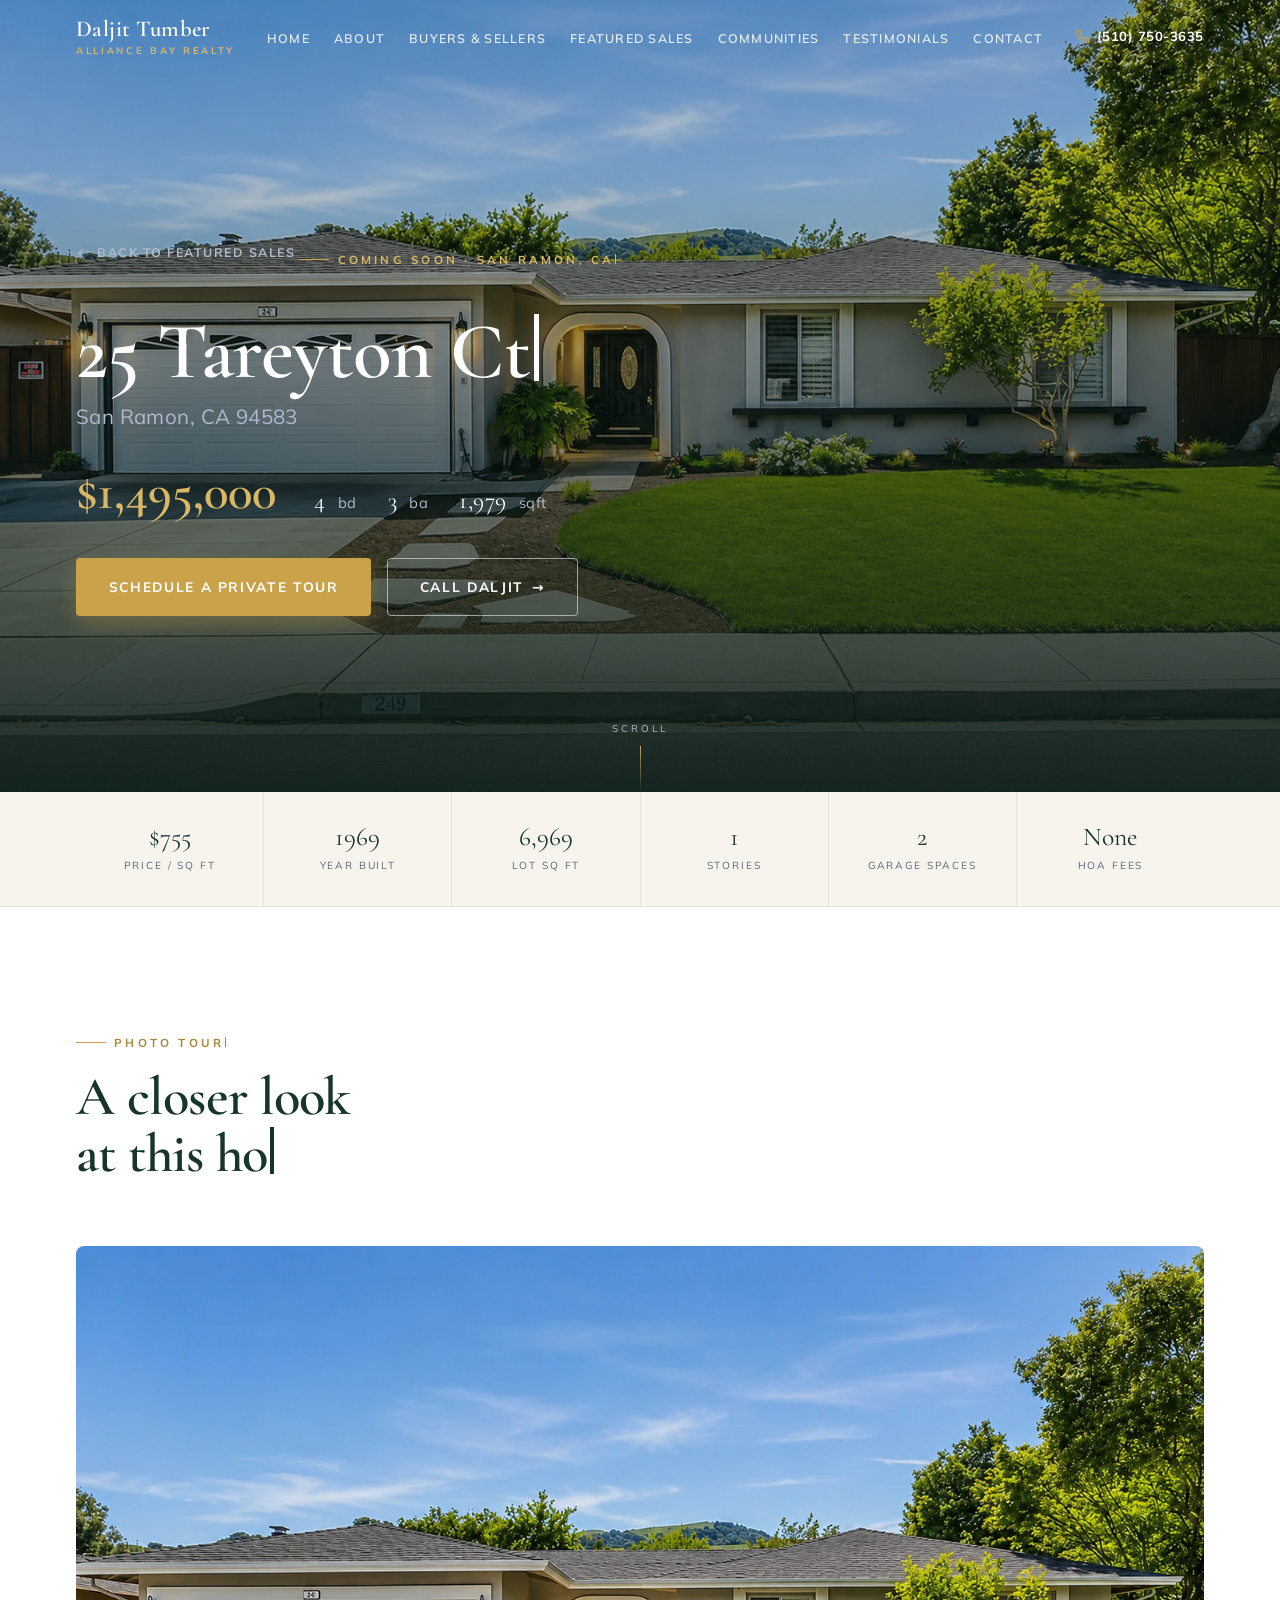
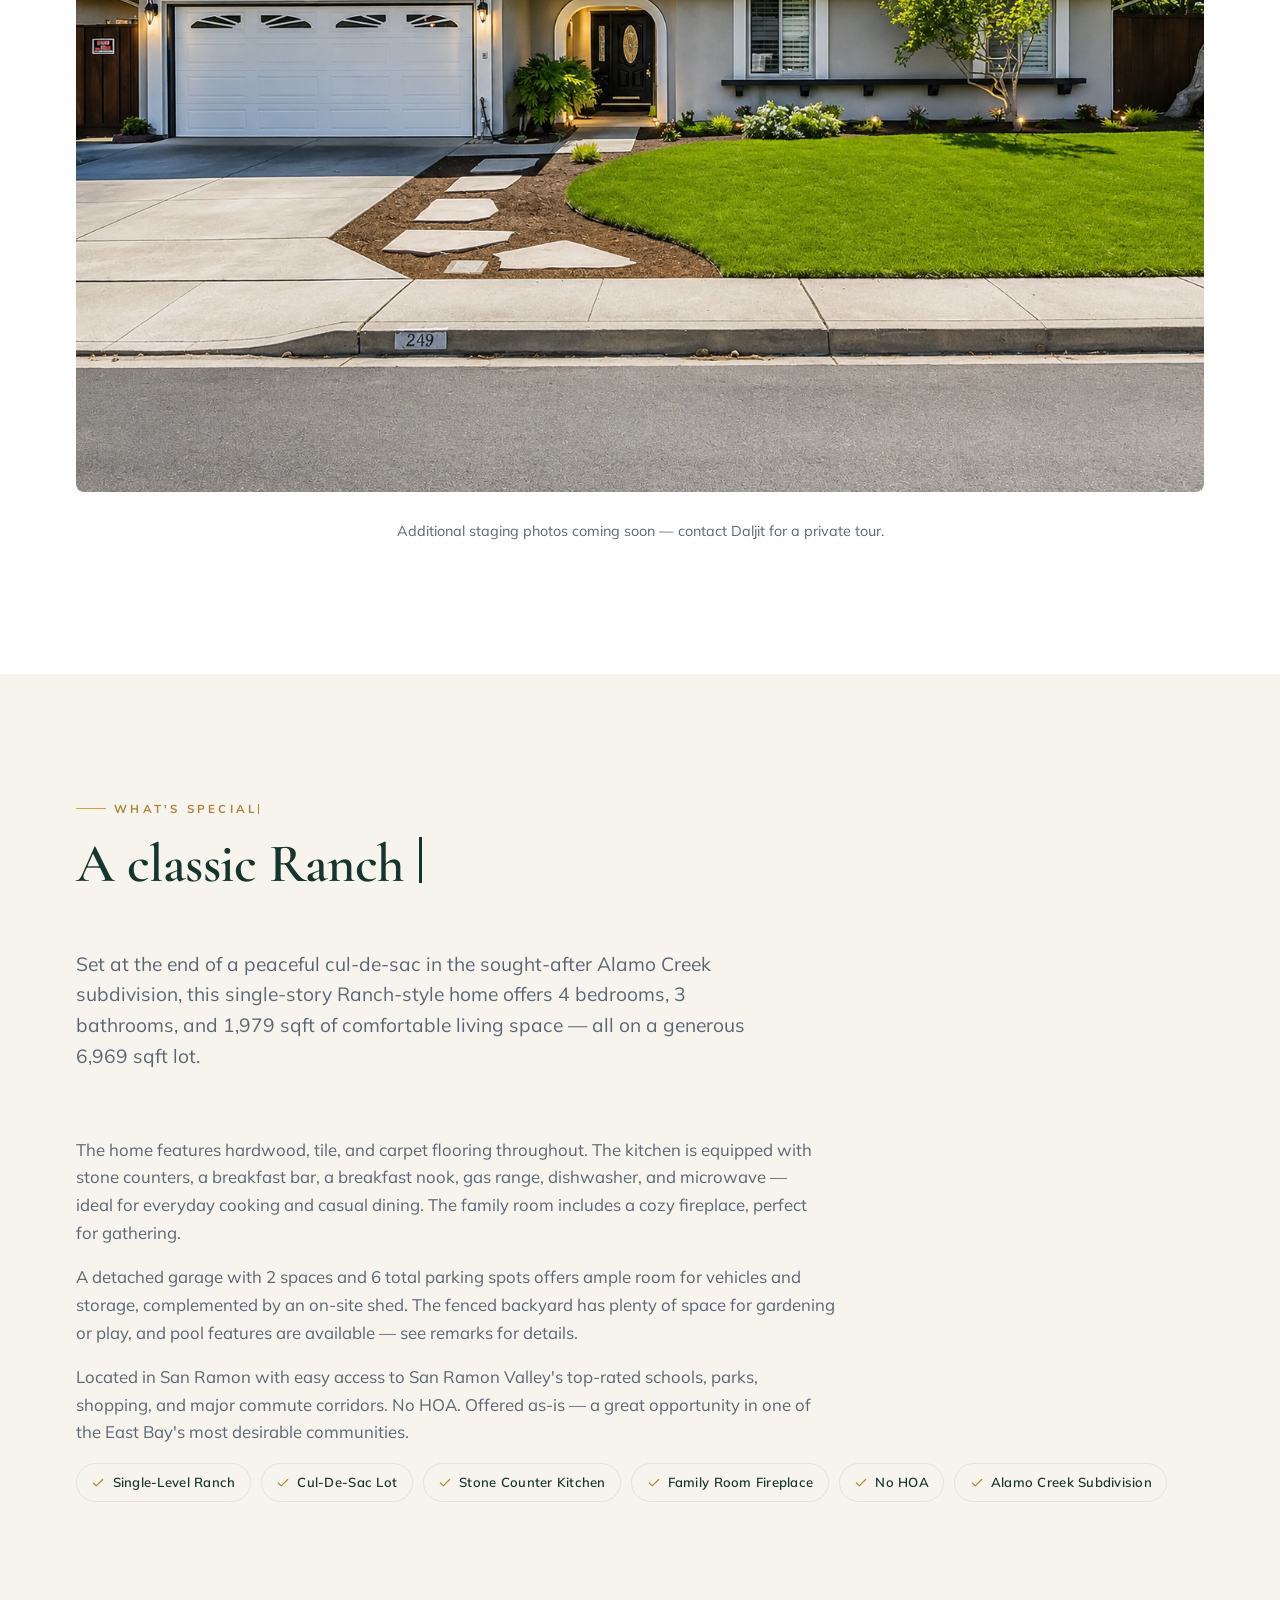
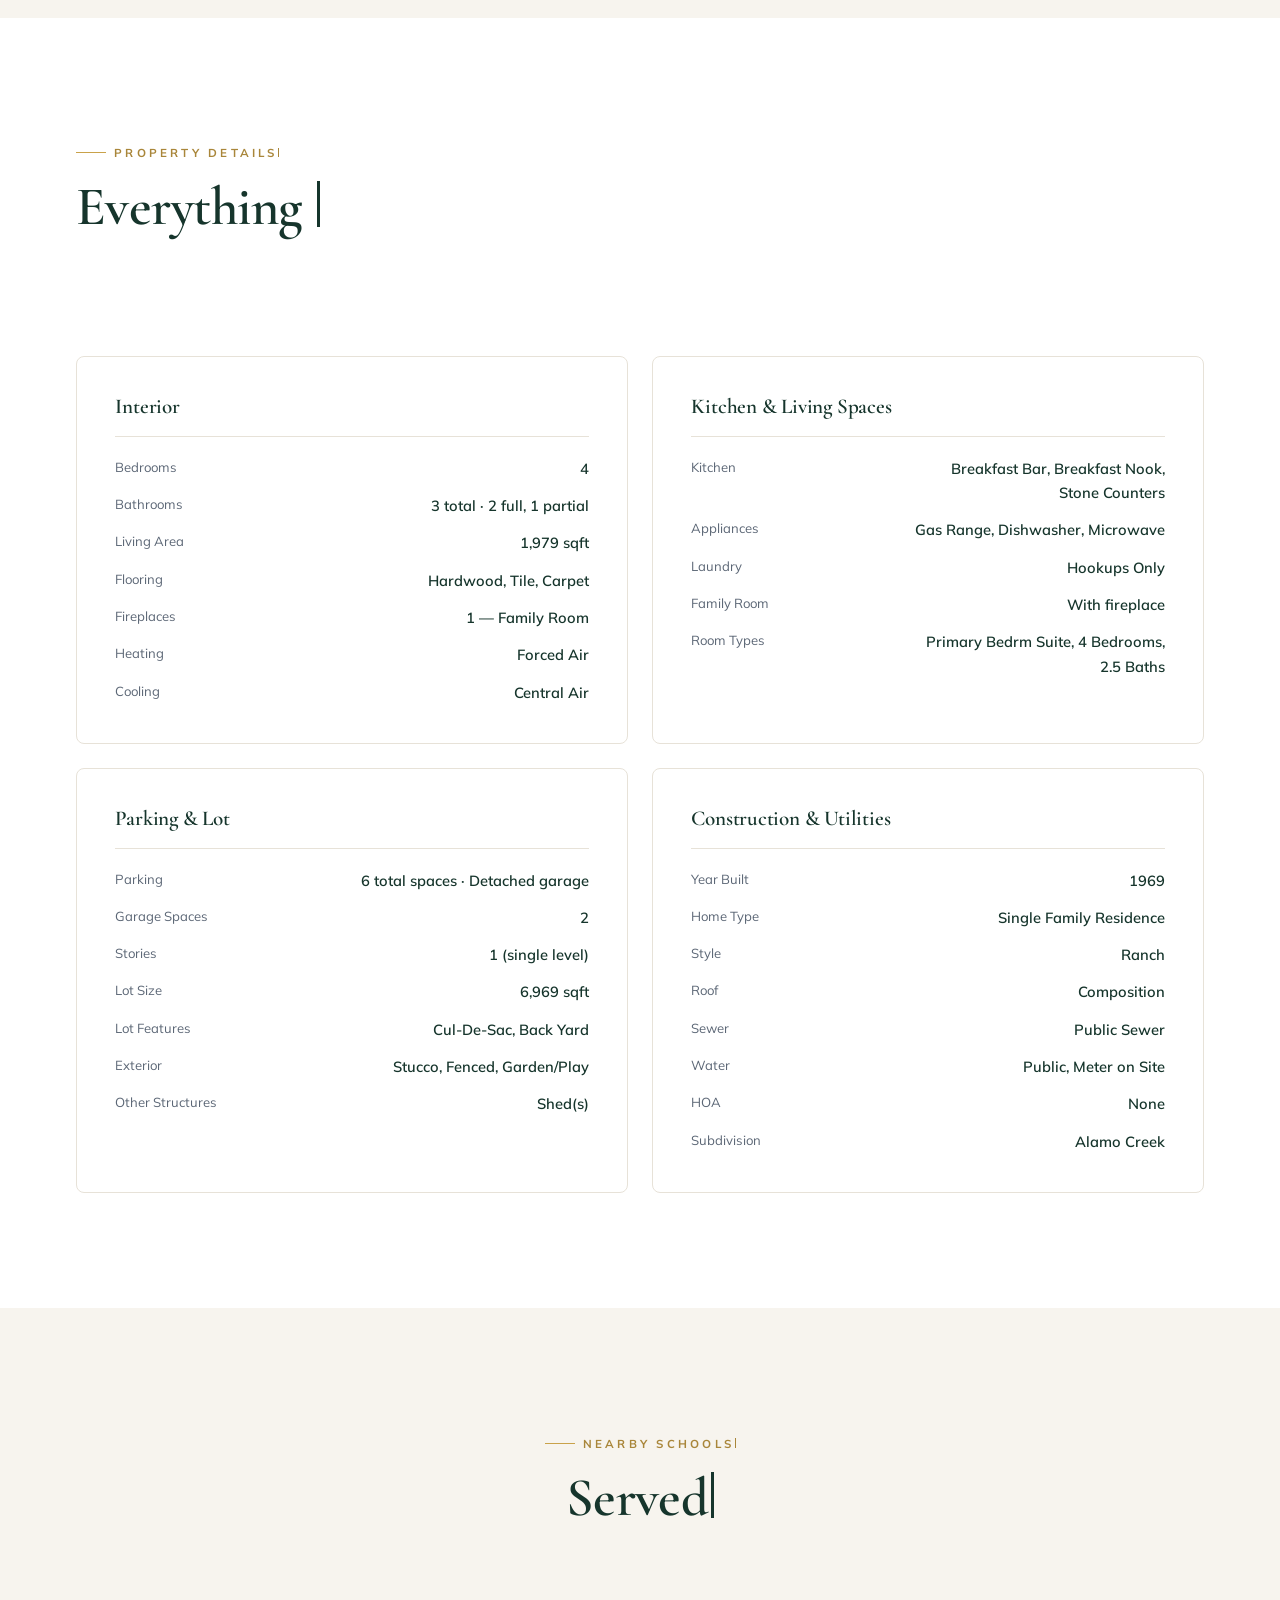
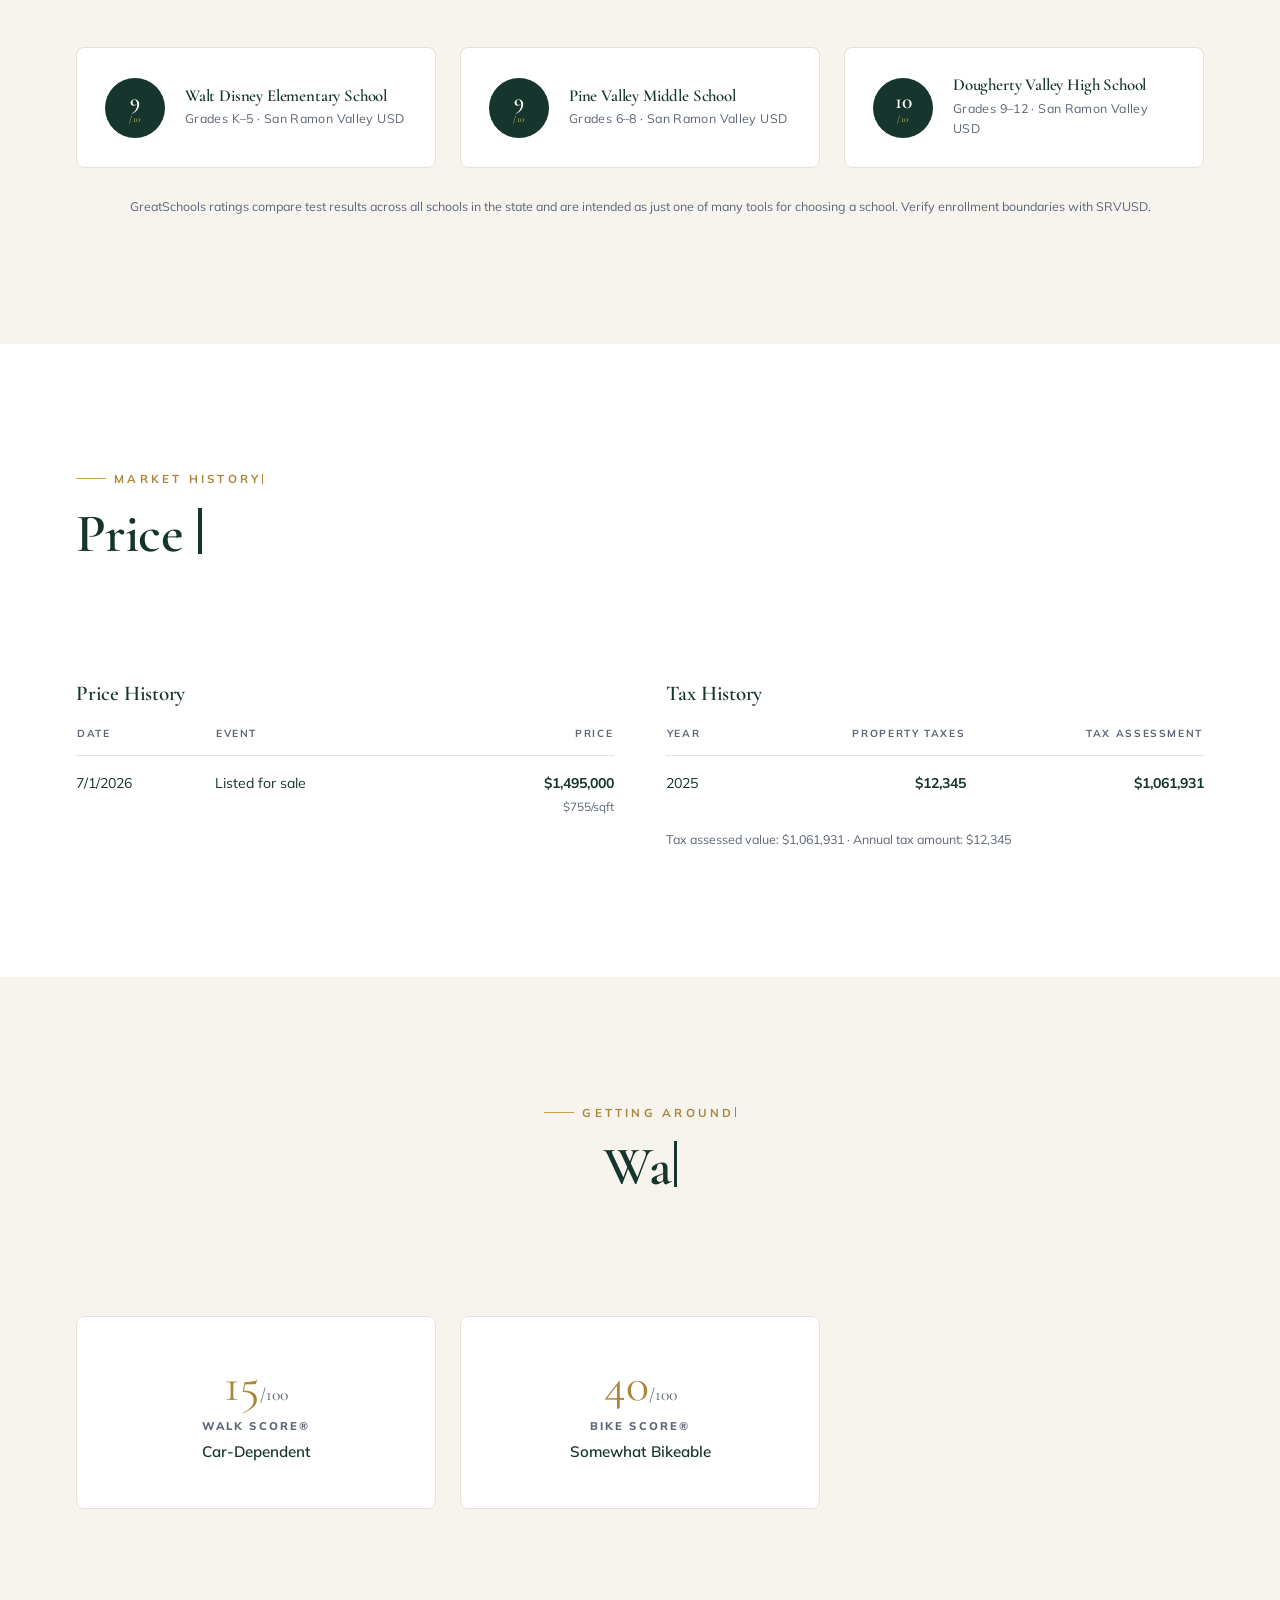
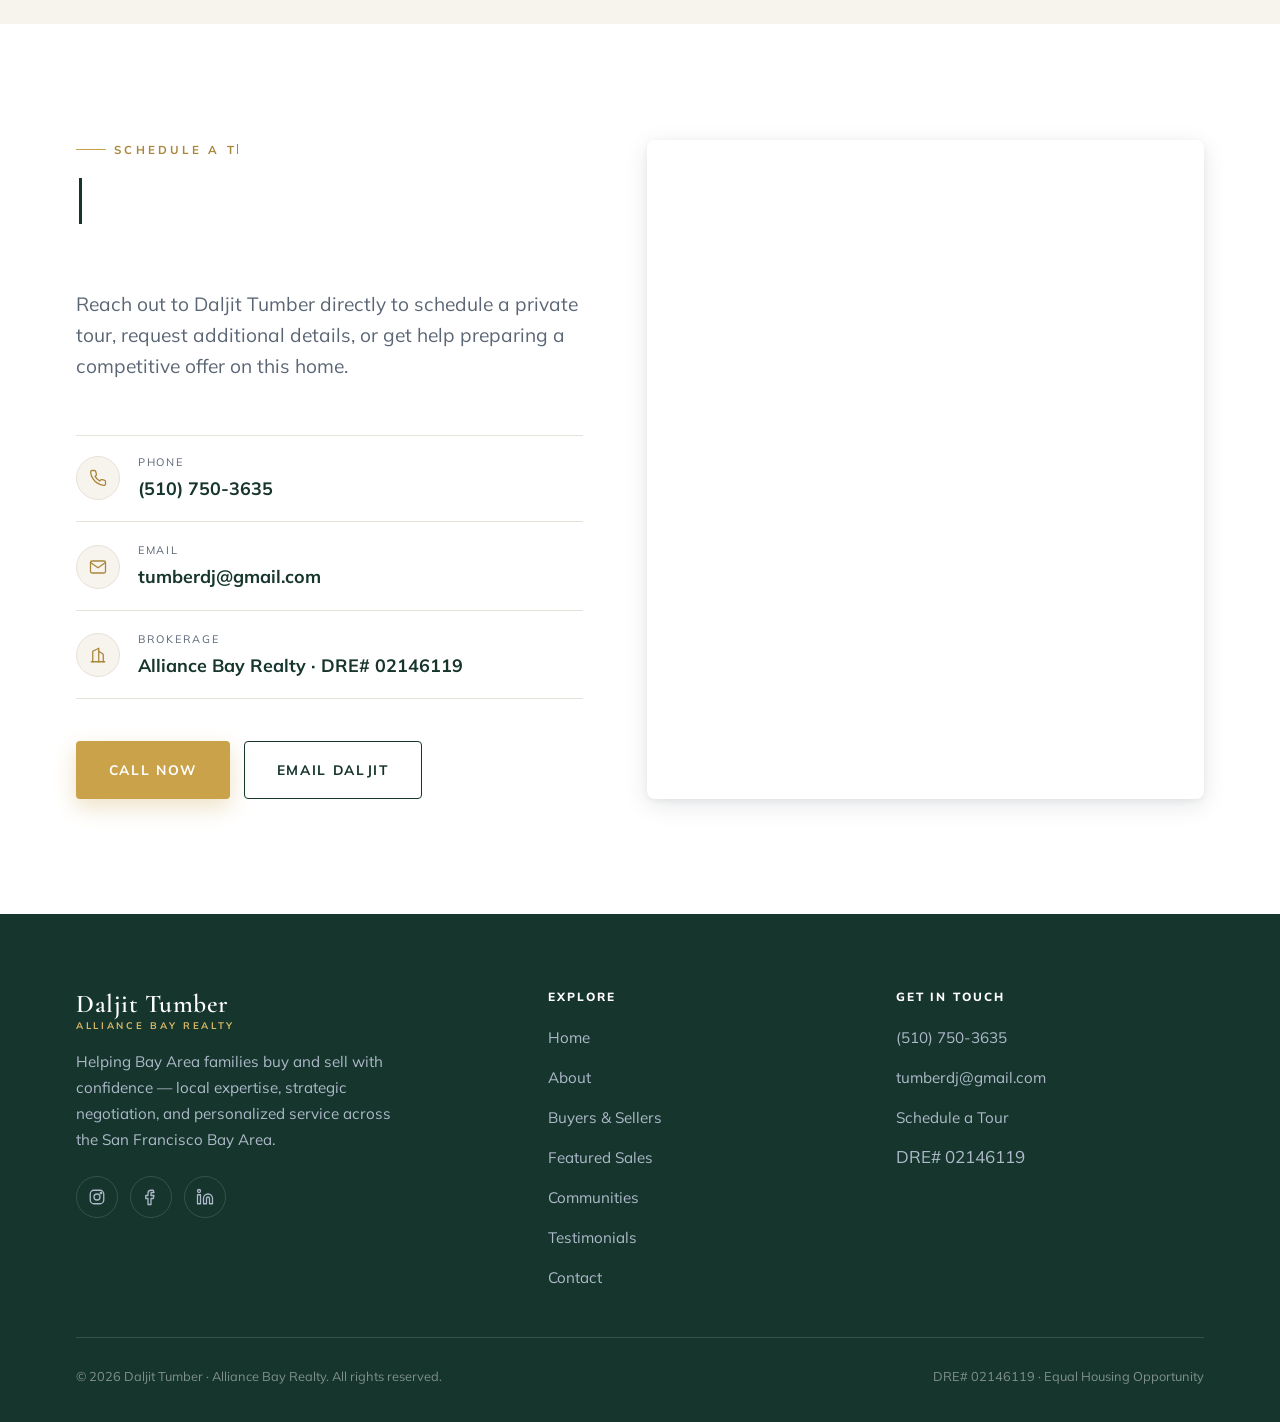
==== coming_soon/index.html @ d283b25c "V4" ====
<!DOCTYPE html>
<html lang="en">
<head>
<meta charset="UTF-8" />
<meta http-equiv="refresh" content="0; url=../forsale/25%20Tareyton%20Ct/index.html" />
<title>Coming Soon — 25 Tareyton Ct, San Ramon</title>
<script>window.location.replace("../forsale/25%20Tareyton%20Ct/index.html");</script>
</head>
<body></body>
</html>
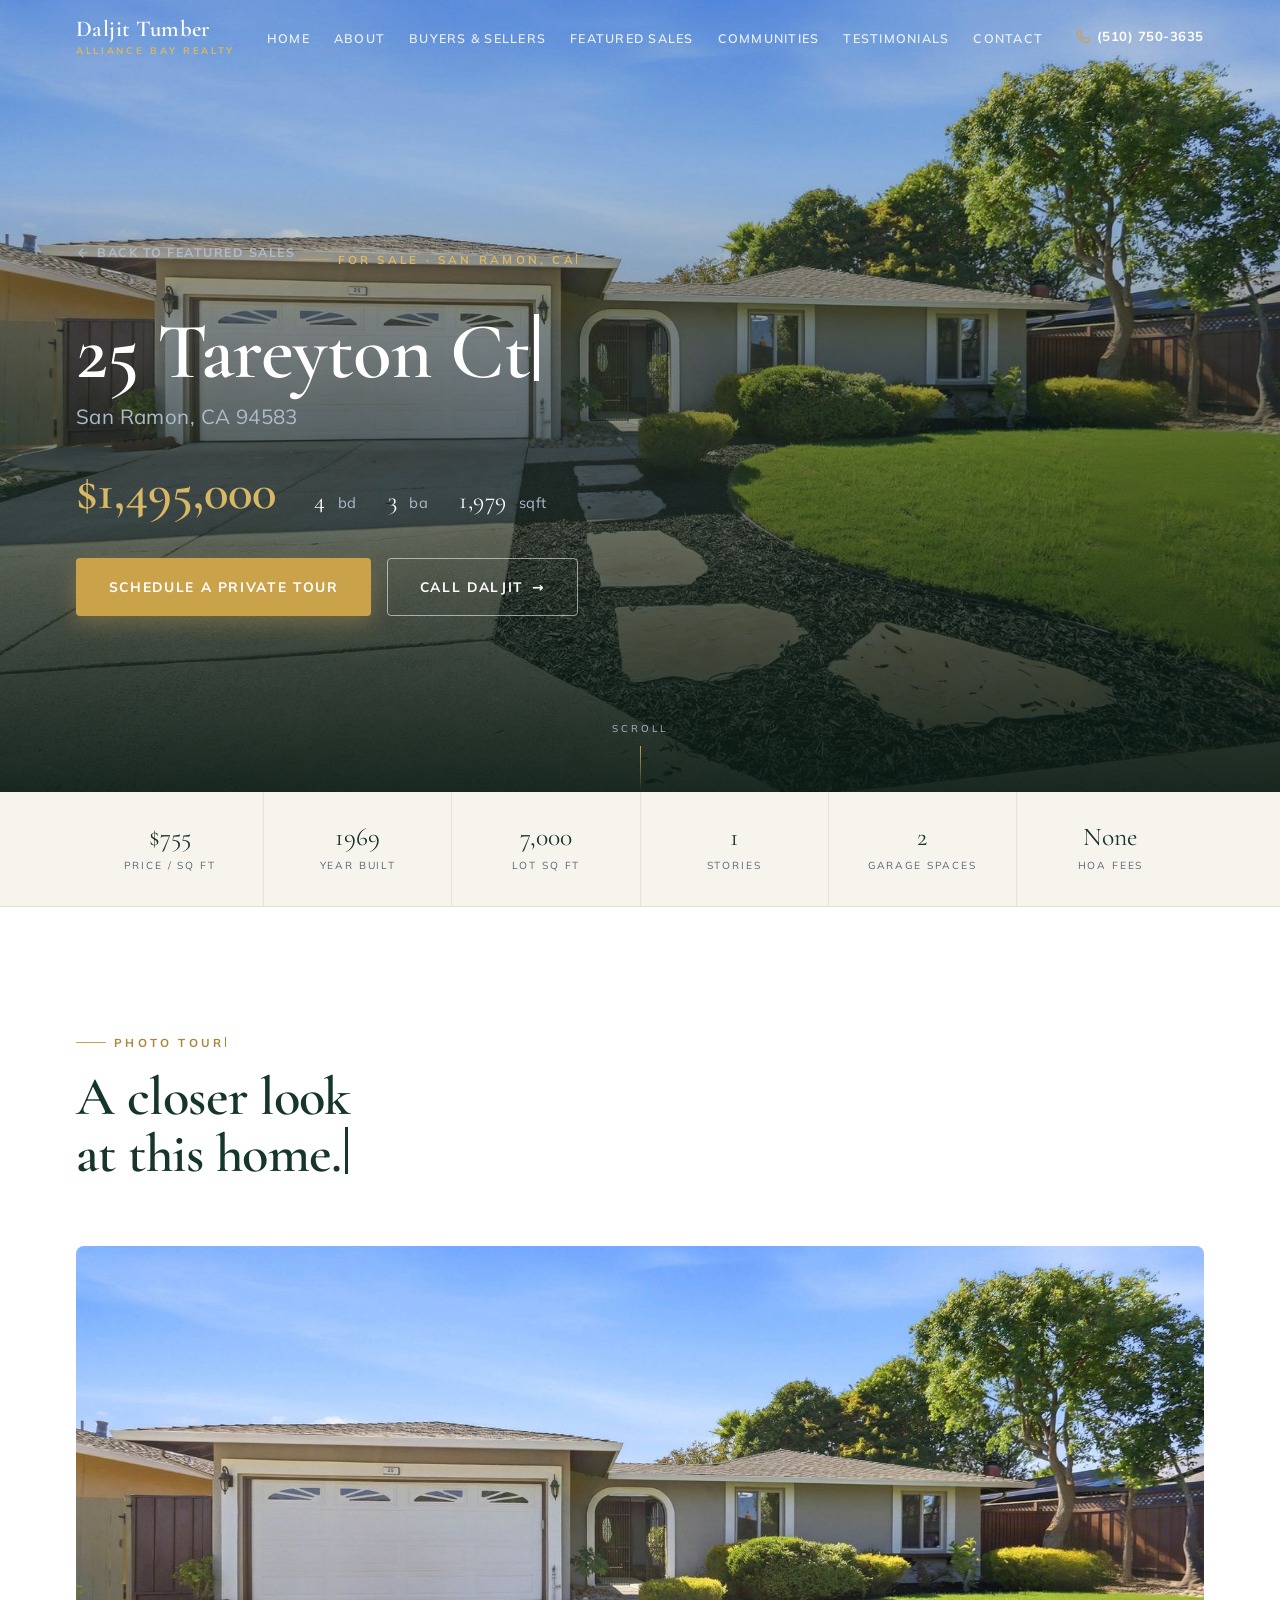
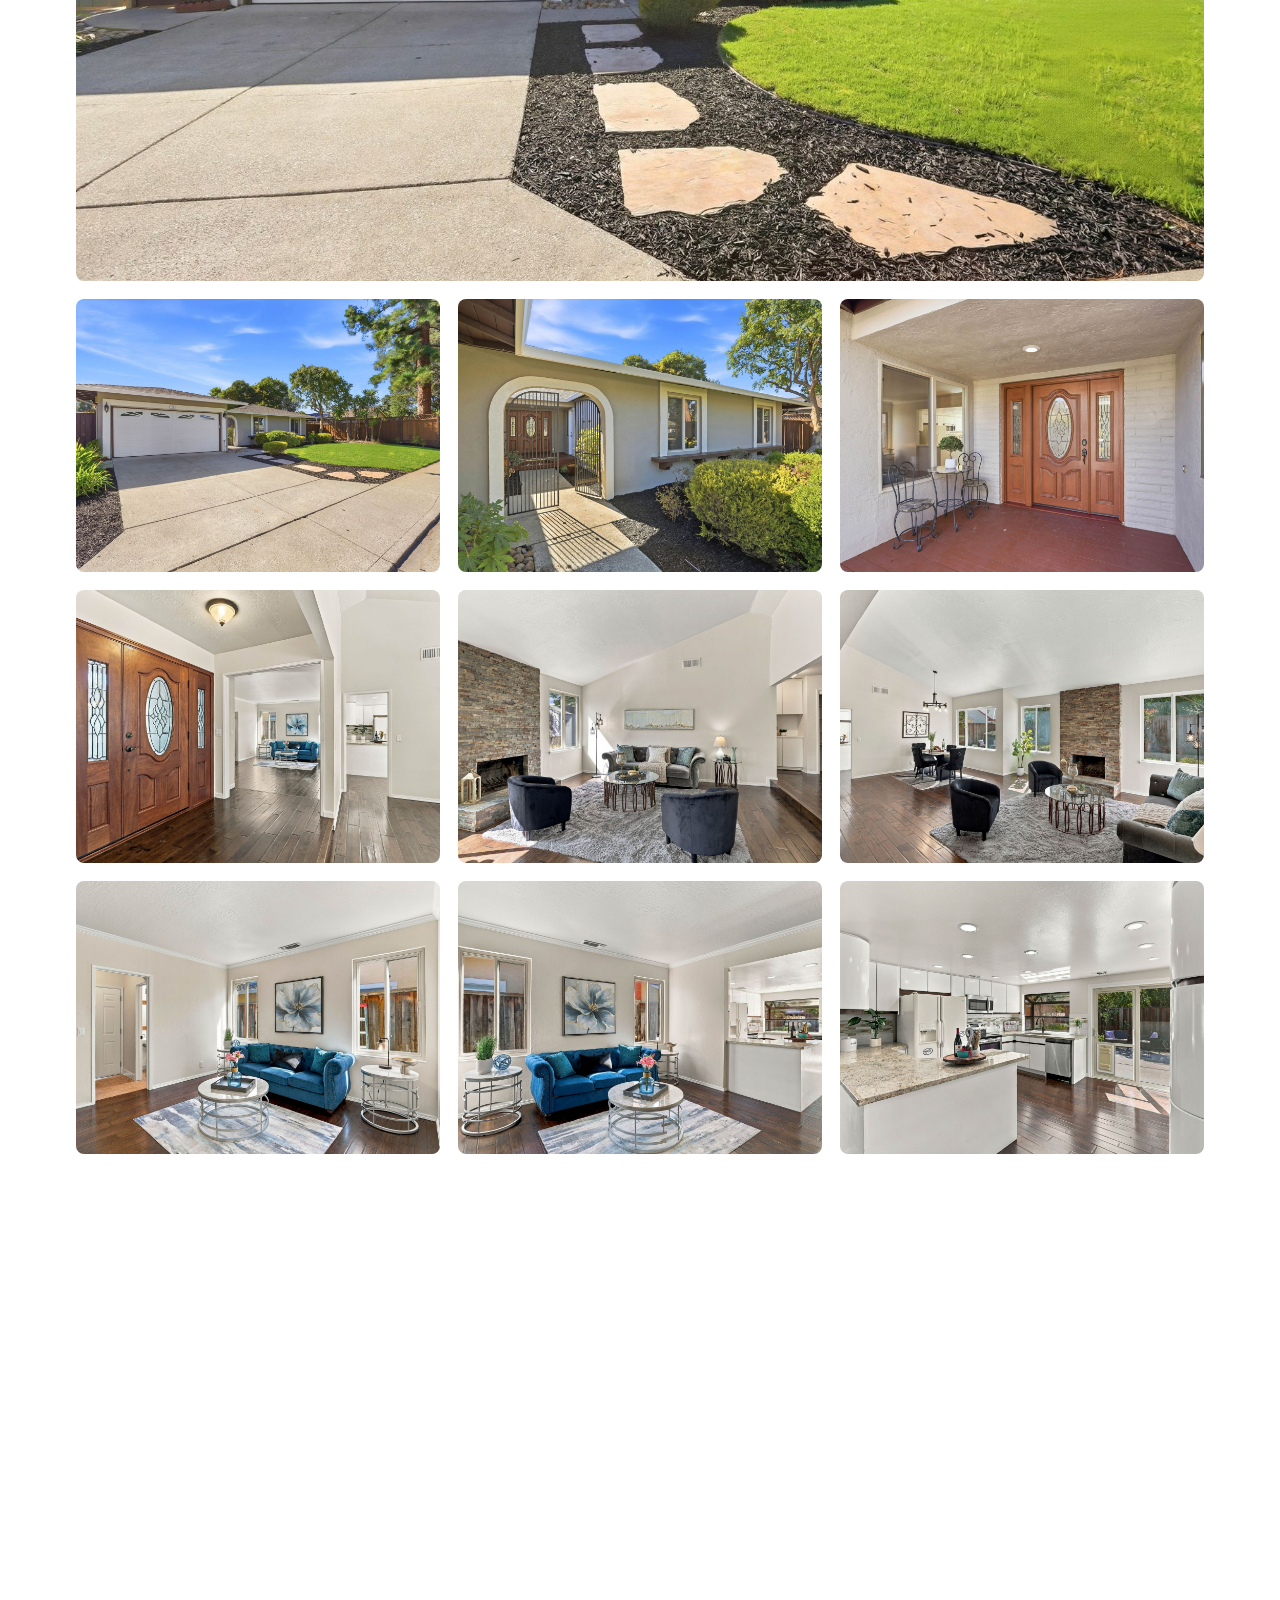
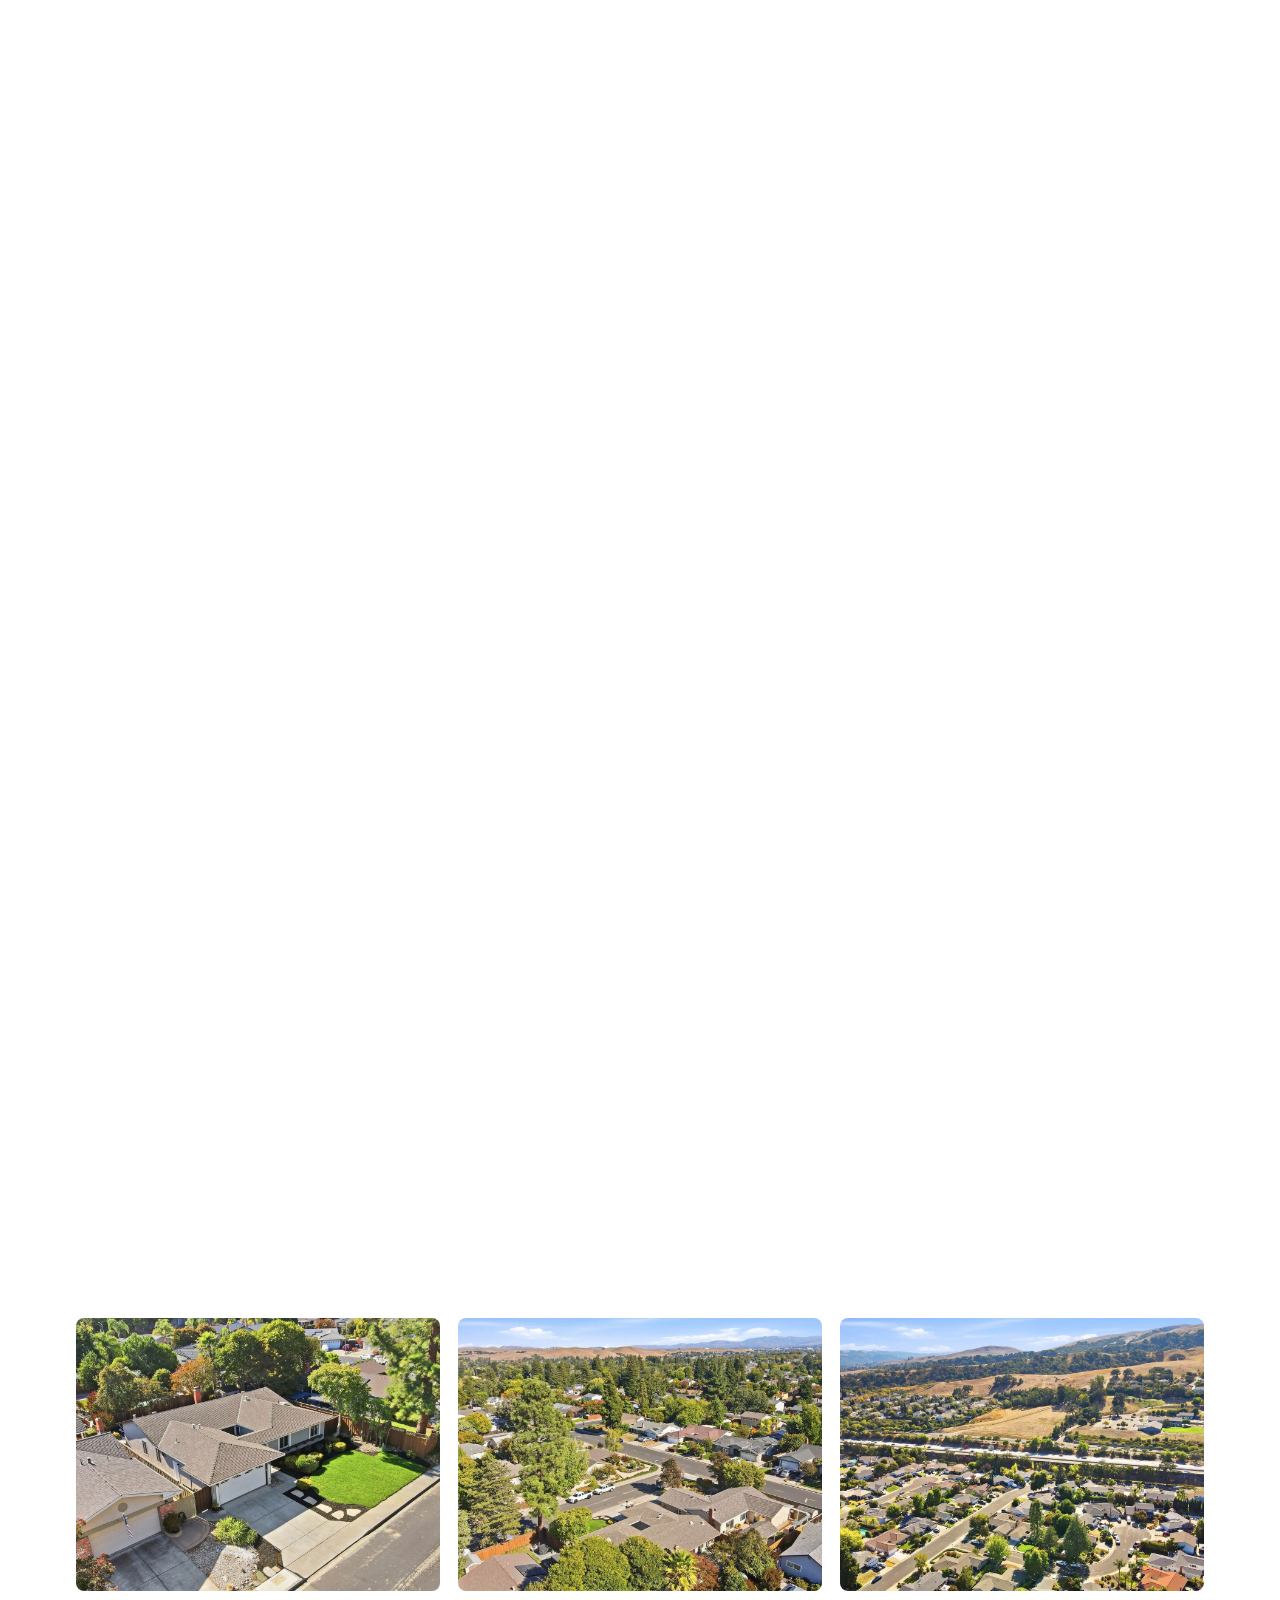
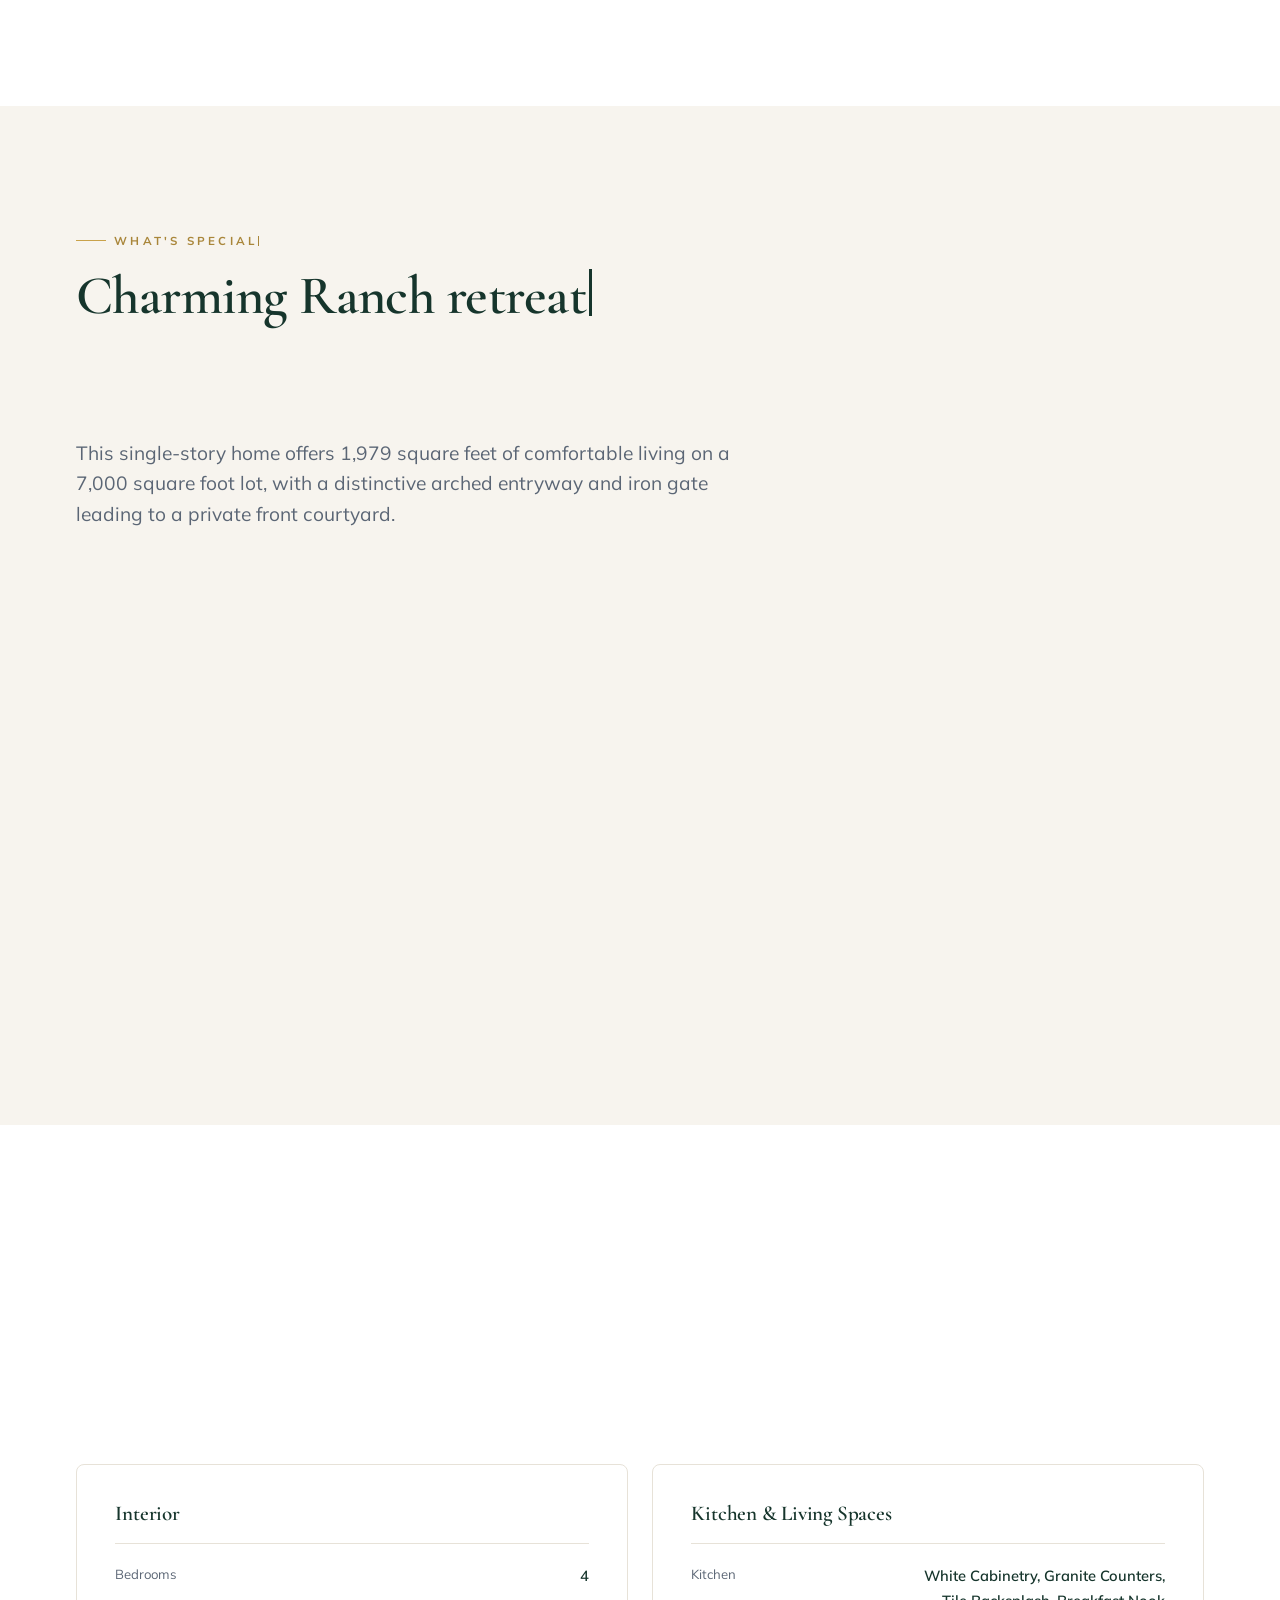
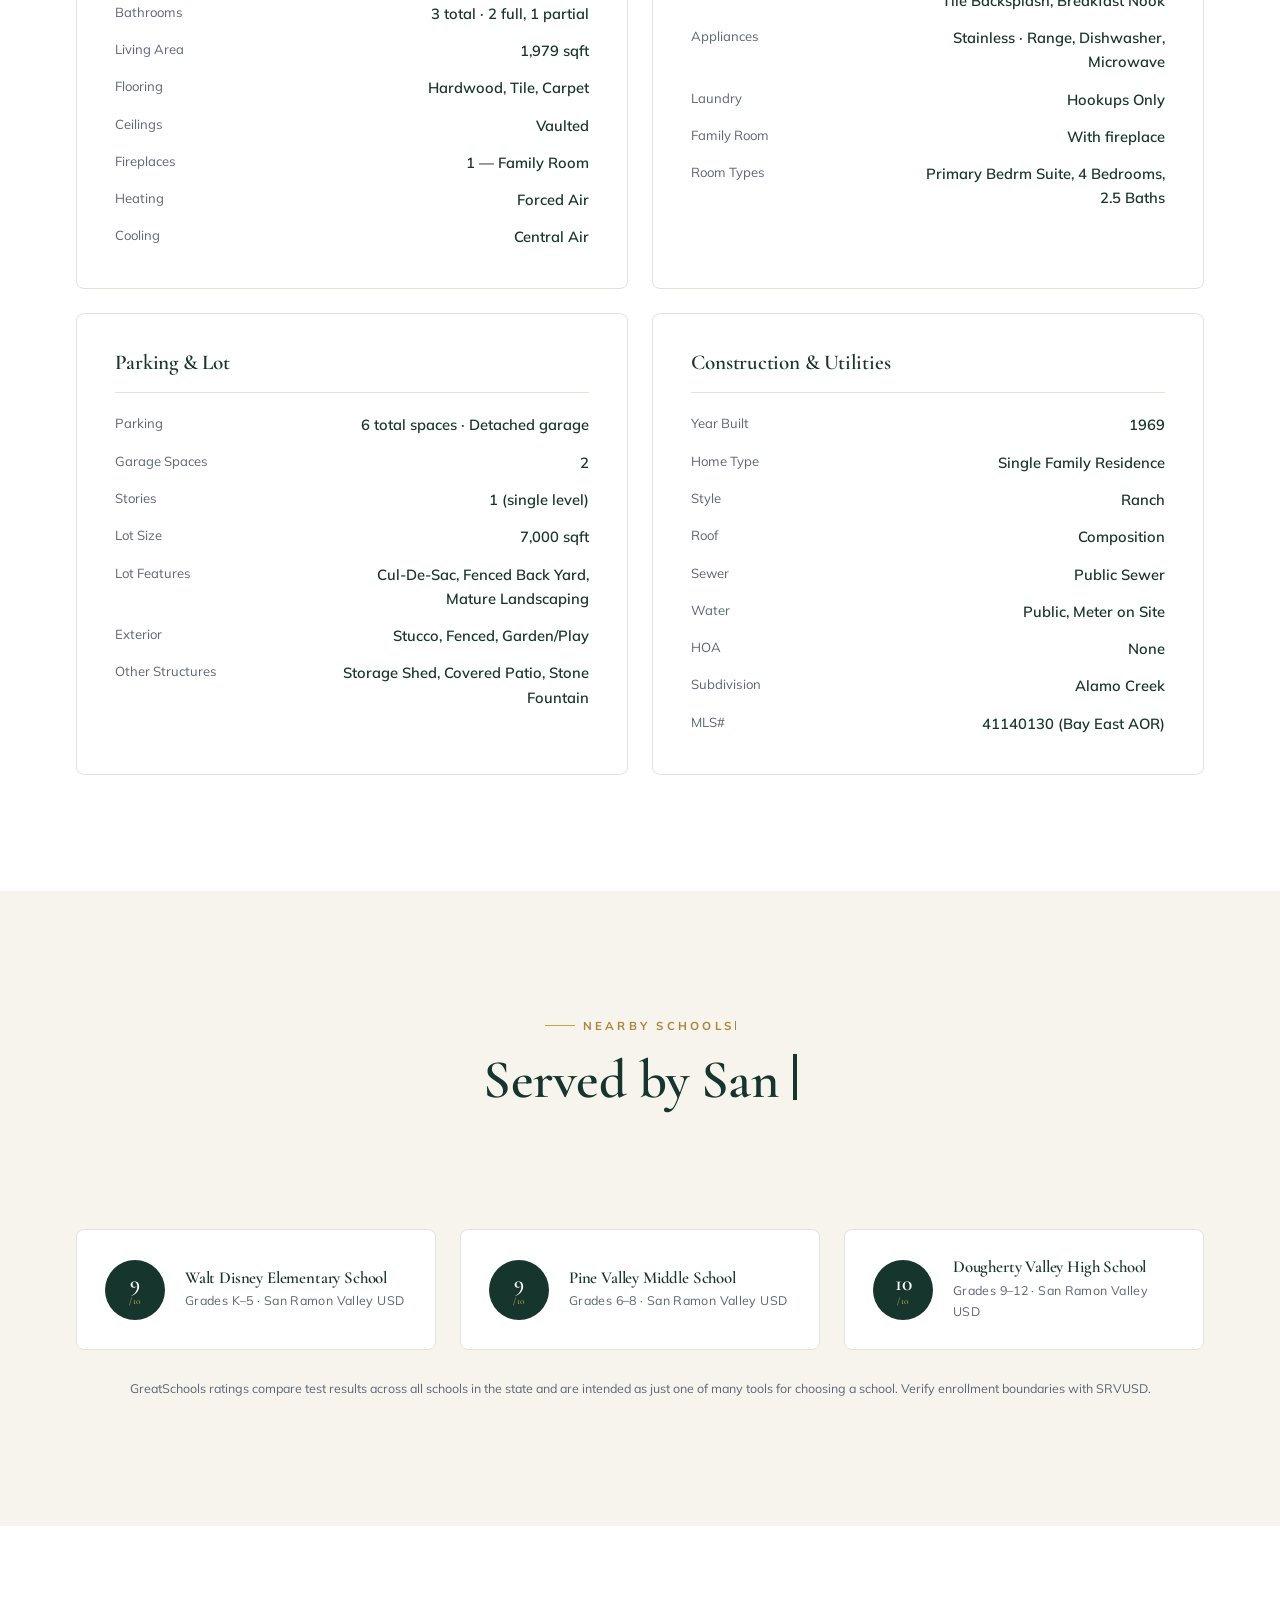
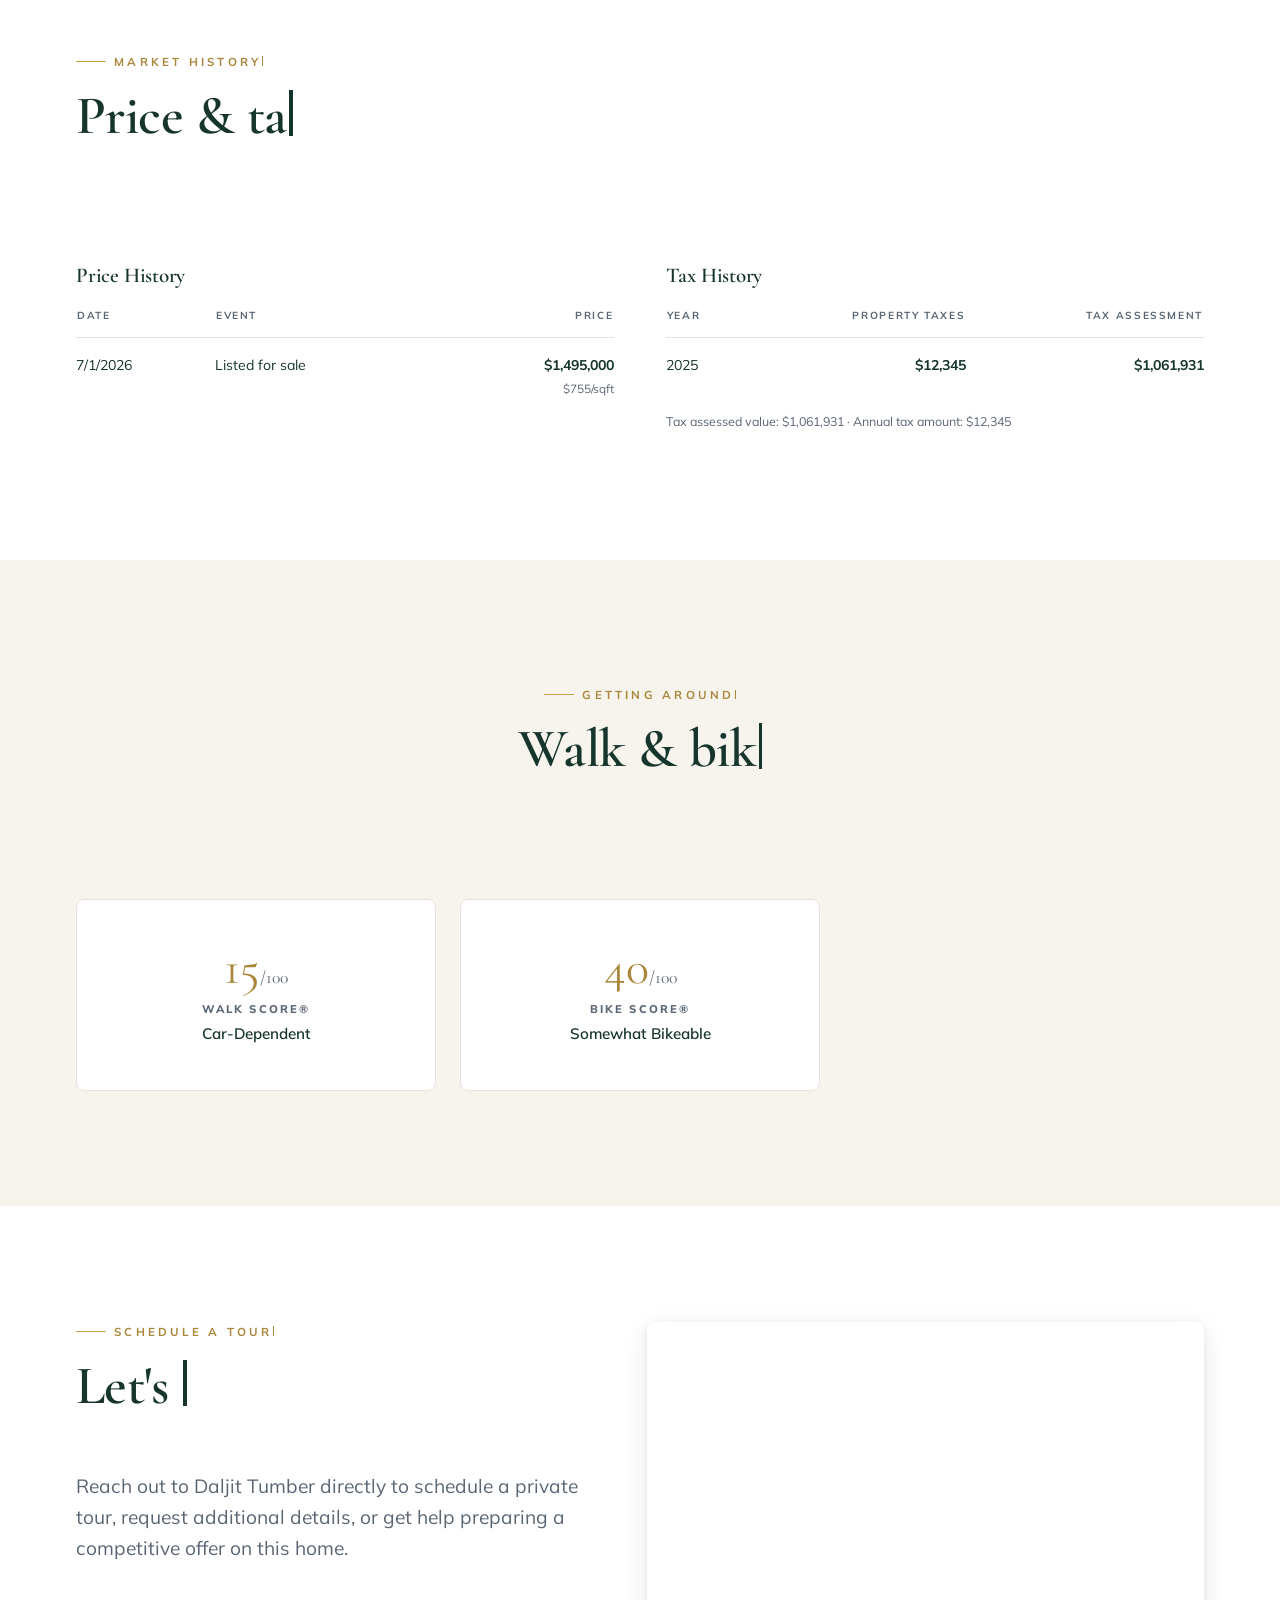
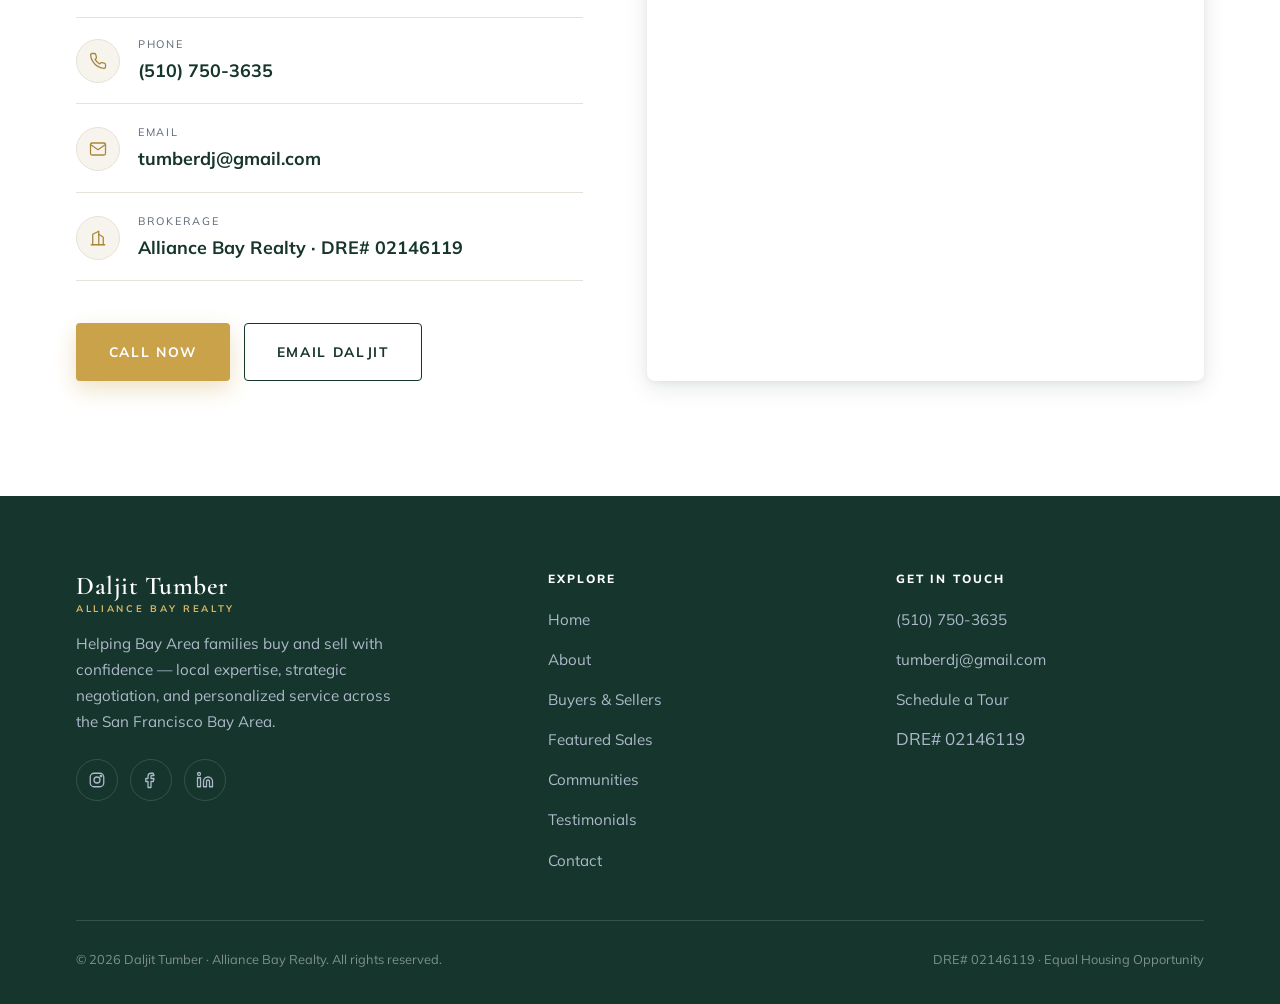
==== commit 775a2a4f: "v4 - Update for sale listing page - 25 tareyton ct." ====
--- a/coming_soon/index.html
+++ b/coming_soon/index.html
@@ -3,7 +3,7 @@
 <head>
 <meta charset="UTF-8" />
 <meta http-equiv="refresh" content="0; url=../forsale/25%20Tareyton%20Ct/index.html" />
-<title>Coming Soon — 25 Tareyton Ct, San Ramon</title>
+<title>For Sale — 25 Tareyton Ct, San Ramon</title>
 <script>window.location.replace("../forsale/25%20Tareyton%20Ct/index.html");</script>
 </head>
 <body></body>
